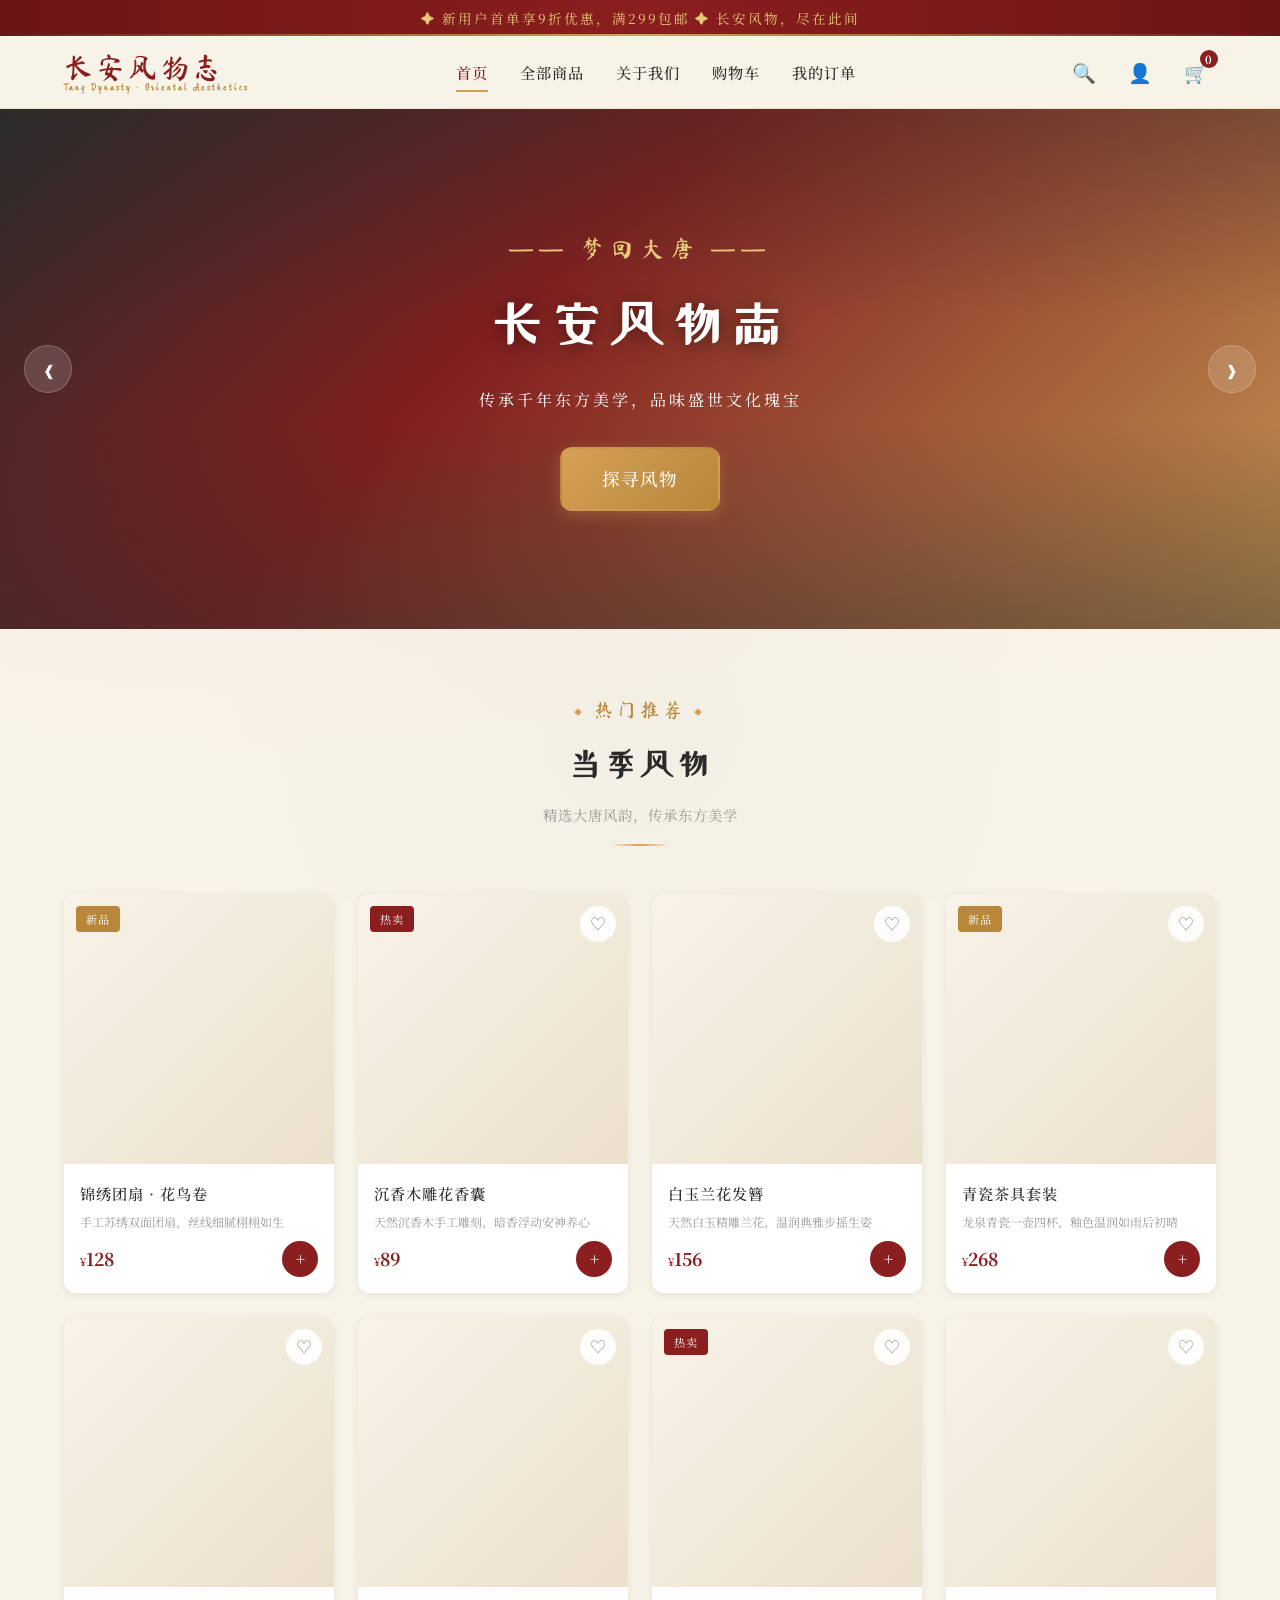
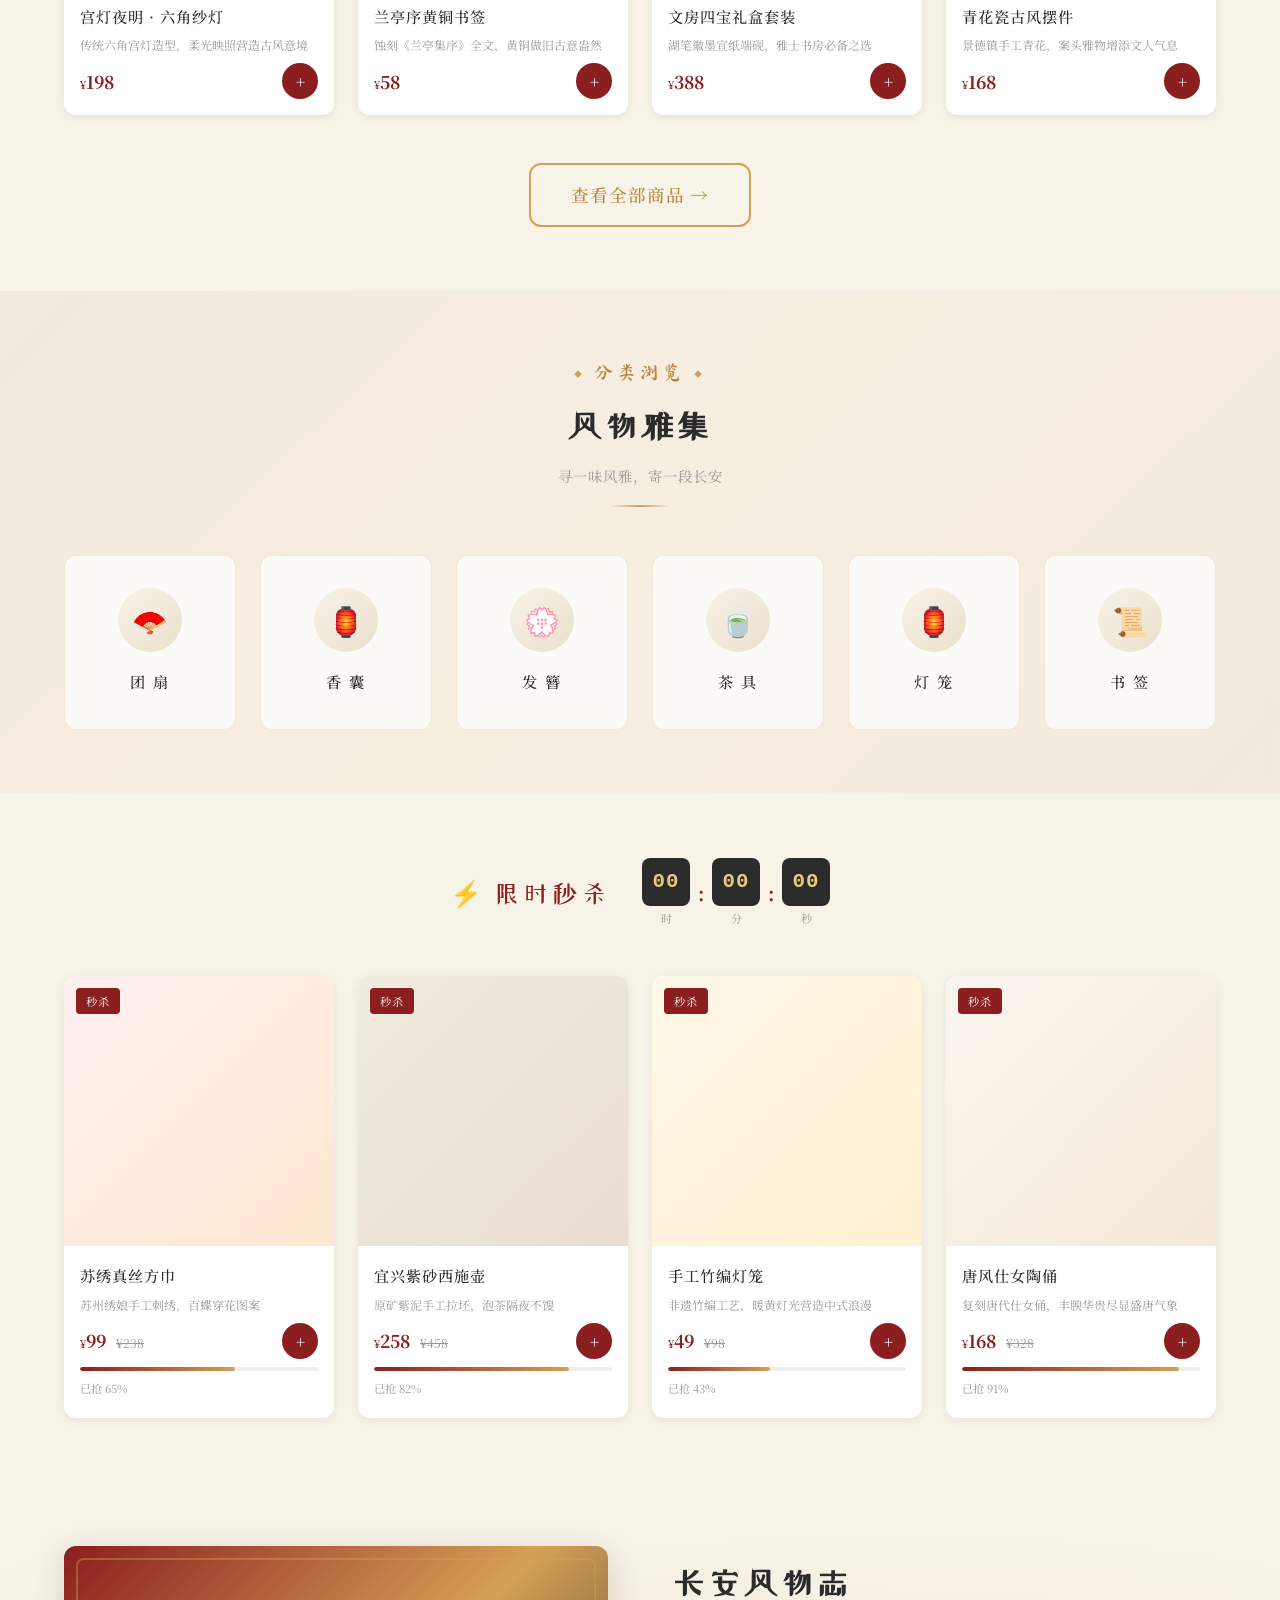
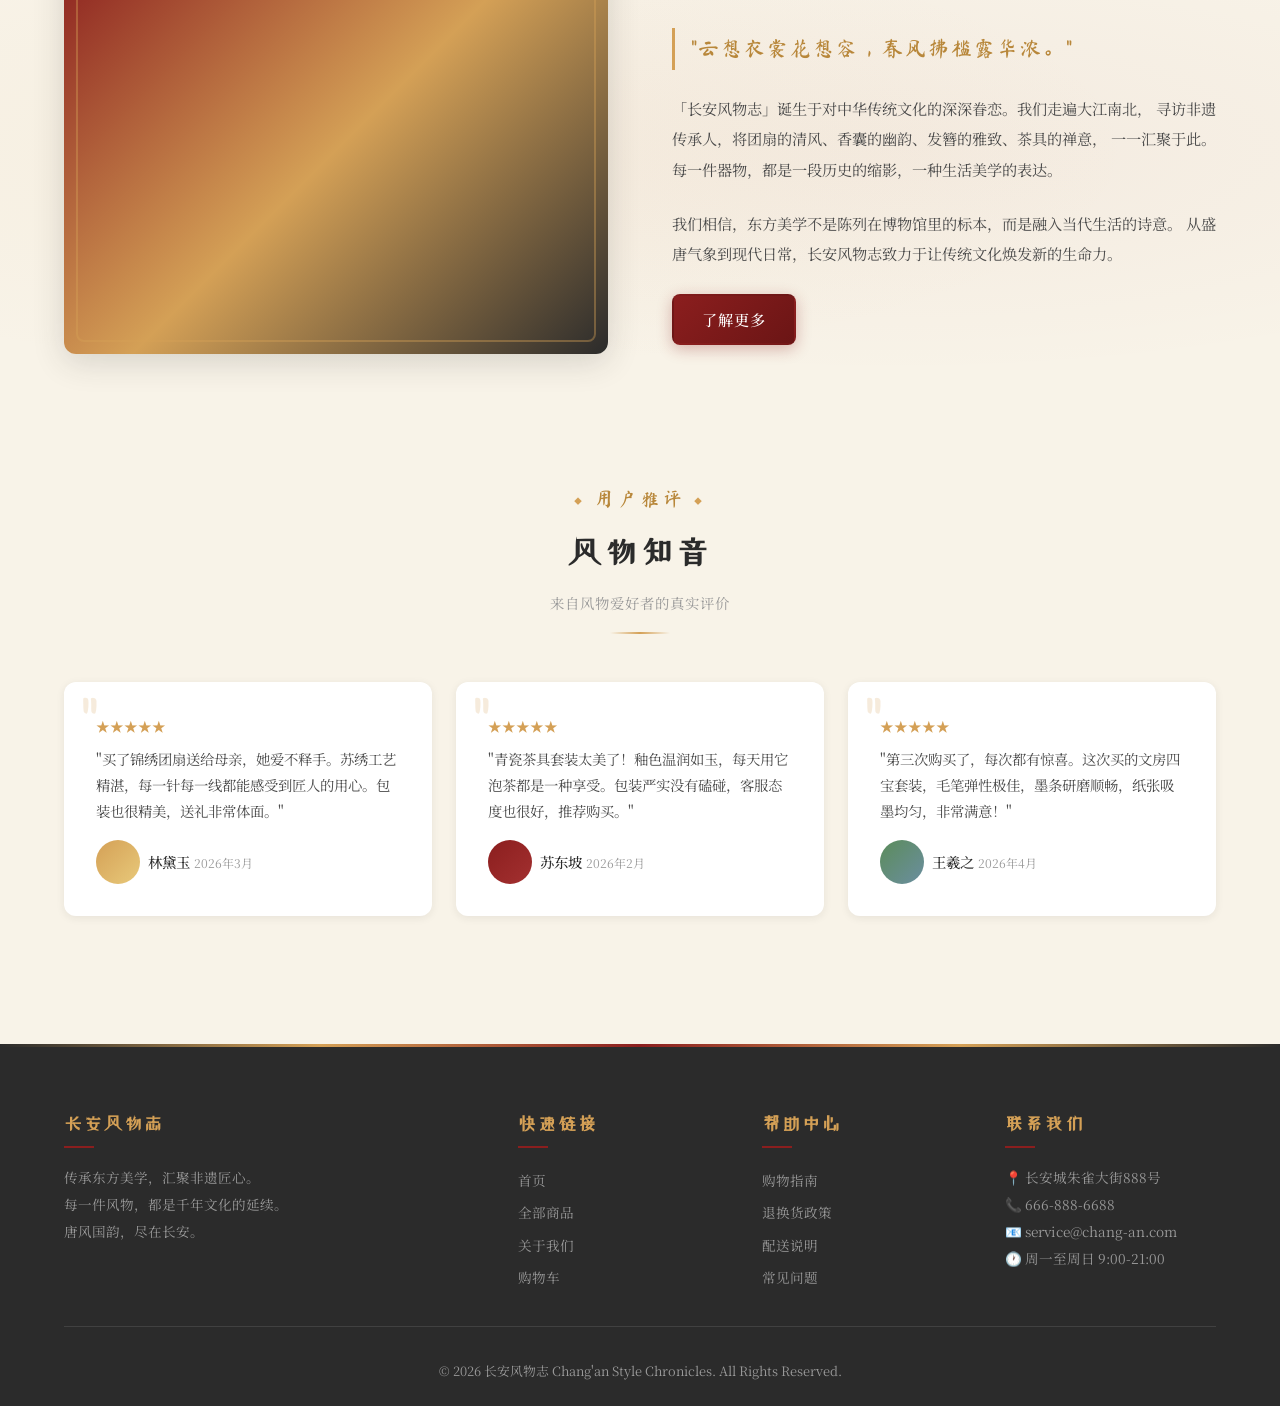
==== index.html @ 96f747d7 "Add files via upload" ====
<!DOCTYPE html>
<html lang="zh-CN">
<head>
  <meta charset="UTF-8">
  <meta name="viewport" content="width=device-width, initial-scale=1.0">
  <meta name="description" content="长安风物志 - 东方美学文创商城，传承千年文化之美">
  <title>长安风物志 - 东方美学文创商城</title>
  <!-- 全局样式 -->
  <link rel="stylesheet" href="css/style.css">
  <link rel="stylesheet" href="css/animation.css">
  <link rel="stylesheet" href="css/responsive.css">
  <!-- 首页样式 -->
  <link rel="stylesheet" href="css/home.css">
  <!-- 网站图标 -->
  <link rel="icon" href="images/logo/favicon.png" type="image/png">
</head>
<body>

  <!-- ==================== 顶部公告栏 ==================== -->
  <div class="announcement-bar">
    <span>✦ 新用户首单享9折优惠，满299包邮 ✦  长安风物，尽在此间</span>
  </div>

  <!-- ==================== 导航栏 ==================== -->
  <header class="main-header">
    <div class="container">
      <!-- Logo -->
      <a href="index.html" class="logo">
        <!--
          请将 logo 图片放入 images/logo/logo.png
          推荐尺寸：48×48px 或 96×96px，PNG 透明背景
        -->
        <img src="images/logo/logo.png" alt="长安风物志 Logo" onerror="this.style.display='none'">
        <span class="logo-text">长安风物志<span class="logo-sub">Tang Dynasty · Oriental Aesthetics</span></span>
      </a>

      <!-- 主导航 -->
      <nav class="main-nav">
        <a href="index.html" class="active">首页</a>
        <a href="pages/products.html">全部商品</a>
        <a href="pages/about.html">关于我们</a>
        <a href="pages/cart.html">购物车</a>
        <a href="pages/order.html">我的订单</a>
      </nav>

      <!-- 右侧操作 -->
      <div class="nav-actions">
        <a href="pages/products.html" class="nav-icon" title="搜索" aria-label="搜索商品">
          <img src="images/icons/search.svg" alt="搜索" style="width:22px;height:22px;" onerror="this.outerHTML='🔍'">
        </a>
        <a href="pages/login.html" class="nav-icon" title="登录" aria-label="用户登录">
          <img src="images/icons/user.svg" alt="用户" style="width:22px;height:22px;" onerror="this.outerHTML='👤'">
        </a>
        <a href="pages/cart.html" class="nav-icon" title="购物车" aria-label="购物车">
          <img src="images/icons/cart.svg" alt="购物车" style="width:22px;height:22px;" onerror="this.outerHTML='🛒'">
          <span class="cart-badge" id="cart-count">0</span>
        </a>
        <!-- 移动端菜单按钮 -->
        <button class="mobile-menu-btn" aria-label="菜单">
          <span></span><span></span><span></span>
        </button>
      </div>
    </div>
  </header>

  <!-- ==================== 主内容区 ==================== -->
  <main>

    <!-- ========== Banner 轮播图 ========== -->
    <section class="hero-banner" aria-label="首页轮播图">
      <div class="banner-track">

        <!-- 幻灯片 1 -->
        <div class="banner-slide">
          <!-- 背景图：images/banner/banner1.jpg（推荐 1920×520） -->
          <img src="images/banner/banner1.jpg" alt="长安春色" class="banner-bg"
               onerror="this.parentElement.style.background='linear-gradient(135deg, #2B2B2B 0%, #8B1E1E 40%, #D4A056 100%)'; this.remove();">
          <div class="banner-content">
            <p class="banner-subtitle">—— 梦回大唐 ——</p>
            <h2 class="banner-title">长安风物志</h2>
            <p class="banner-desc">传承千年东方美学，品味盛世文化瑰宝</p>
            <a href="pages/products.html" class="btn btn-gold btn-lg">探寻风物</a>
          </div>
        </div>

        <!-- 幻灯片 2 -->
        <div class="banner-slide">
          <!-- 背景图：images/banner/banner2.jpg（推荐 1920×520） -->
          <img src="images/banner/banner2.jpg" alt="匠人手作" class="banner-bg"
               onerror="this.parentElement.style.background='linear-gradient(135deg, #1a3a2a 0%, #2B2B2B 40%, #D4A056 100%)'; this.remove();">
          <div class="banner-content">
            <p class="banner-subtitle">—— 匠心手作 ——</p>
            <h2 class="banner-title">非遗传承</h2>
            <p class="banner-desc">每一件器物，都承载着匠人世代的温度与故事</p>
            <a href="pages/products.html" class="btn btn-gold btn-lg">立即选购</a>
          </div>
        </div>

        <!-- 幻灯片 3 -->
        <div class="banner-slide">
          <!-- 背景图：images/banner/banner3.jpg（推荐 1920×520） -->
          <img src="images/banner/banner3.jpg" alt="雅集时光" class="banner-bg"
               onerror="this.parentElement.style.background='linear-gradient(135deg, #4a1a2e 0%, #8B1E1E 40%, #B8873A 100%)'; this.remove();">
          <div class="banner-content">
            <p class="banner-subtitle">—— 雅集时光 ——</p>
            <h2 class="banner-title">春日雅集</h2>
            <p class="banner-desc">限时特惠，精选文创好物低至五折起</p>
            <a href="pages/products.html" class="btn btn-gold btn-lg">抢购好物</a>
          </div>
        </div>

      </div>

      <!-- 左右切换箭头 -->
      <button class="banner-arrow prev" aria-label="上一张">❮</button>
      <button class="banner-arrow next" aria-label="下一张">❯</button>

      <!-- 小圆点指示器 -->
      <div class="banner-dots"></div>
    </section>

    <!-- ========== 热门商品展示 ========== -->
    <section class="hot-products">
      <div class="container">
        <div class="section-header">
          <span class="section-label section-label-decorated">热门推荐</span>
          <h2>当季风物</h2>
          <p class="section-desc">精选大唐风韵，传承东方美学</p>
          <span class="section-line"></span>
        </div>

        <div class="products-grid">

          <!-- 商品 1 -->
          <article class="product-card">
            <div class="card-img">
              <!-- 商品图：images/products/product1.jpg（推荐 600×600） -->
              <img src="images/products/product1.jpg" alt="锦绣团扇"
                   onerror="this.style.display='none'; this.parentElement.style.background='linear-gradient(135deg, #F8F3E8, #EBE0CC)';">
              <span class="card-tag new">新品</span>

            </div>
            <div class="card-info">
              <h3 class="card-name">锦绣团扇 · 花鸟卷</h3>
              <p class="card-desc">手工苏绣双面团扇，丝线细腻栩栩如生</p>
              <div class="card-bottom">
                <span class="card-price"><span class="unit">¥</span>128</span>
                <button class="card-cart-btn" aria-label="加入购物车" data-id="1" onclick="addToCart({id:1,name:'锦绣团扇 · 花鸟卷',price:128})">+</button>
              </div>
            </div>
          </article>

          <!-- 商品 2 -->
          <article class="product-card">
            <div class="card-img">
              <!-- 商品图：images/products/product2.jpg -->
              <img src="images/products/product2.jpg" alt="沉香木香囊"
                   onerror="this.style.display='none'; this.parentElement.style.background='linear-gradient(135deg, #F8F3E8, #EBE0CC)';">
              <span class="card-tag hot">热卖</span>
              <button class="card-fav" aria-label="收藏" data-product-id="2">♡</button>
            </div>
            <div class="card-info">
              <h3 class="card-name">沉香木雕花香囊</h3>
              <p class="card-desc">天然沉香木手工雕刻，暗香浮动安神养心</p>
              <div class="card-bottom">
                <span class="card-price"><span class="unit">¥</span>89</span>
                <button class="card-cart-btn" aria-label="加入购物车" data-id="2" onclick="addToCart({id:2,name:'沉香木雕花香囊',price:89})">+</button>
              </div>
            </div>
          </article>

          <!-- 商品 3 -->
          <article class="product-card">
            <div class="card-img">
              <!-- 商品图：images/products/product3.jpg -->
              <img src="images/products/product3.jpg" alt="白玉兰花发簪"
                   onerror="this.style.display='none'; this.parentElement.style.background='linear-gradient(135deg, #F8F3E8, #EBE0CC)';">
              <button class="card-fav" aria-label="收藏" data-product-id="3">♡</button>
            </div>
            <div class="card-info">
              <h3 class="card-name">白玉兰花发簪</h3>
              <p class="card-desc">天然白玉精雕兰花，温润典雅步摇生姿</p>
              <div class="card-bottom">
                <span class="card-price"><span class="unit">¥</span>156</span>
                <button class="card-cart-btn" aria-label="加入购物车" data-id="3" onclick="addToCart({id:3,name:'白玉兰花发簪',price:156})">+</button>
              </div>
            </div>
          </article>

          <!-- 商品 4 -->
          <article class="product-card">
            <div class="card-img">
              <!-- 商品图：images/products/product4.jpg -->
              <img src="images/products/product4.jpg" alt="青瓷茶具套装"
                   onerror="this.style.display='none'; this.parentElement.style.background='linear-gradient(135deg, #F8F3E8, #EBE0CC)';">
              <span class="card-tag new">新品</span>
              <button class="card-fav" aria-label="收藏" data-product-id="4">♡</button>
            </div>
            <div class="card-info">
              <h3 class="card-name">青瓷茶具套装</h3>
              <p class="card-desc">龙泉青瓷一壶四杯，釉色温润如雨后初晴</p>
              <div class="card-bottom">
                <span class="card-price"><span class="unit">¥</span>268</span>
                <button class="card-cart-btn" aria-label="加入购物车" data-id="4" onclick="addToCart({id:4,name:'青瓷茶具套装',price:268})">+</button>
              </div>
            </div>
          </article>

          <!-- 商品 5 -->
          <article class="product-card">
            <div class="card-img">
              <!-- 商品图：images/products/product5.jpg -->
              <img src="images/products/product5.jpg" alt="宫灯夜明"
                   onerror="this.style.display='none'; this.parentElement.style.background='linear-gradient(135deg, #F8F3E8, #EBE0CC)';">
              <button class="card-fav" aria-label="收藏" data-product-id="5">♡</button>
            </div>
            <div class="card-info">
              <h3 class="card-name">宫灯夜明 · 六角纱灯</h3>
              <p class="card-desc">传统六角宫灯造型，柔光映照营造古风意境</p>
              <div class="card-bottom">
                <span class="card-price"><span class="unit">¥</span>198</span>
                <button class="card-cart-btn" aria-label="加入购物车" data-id="5" onclick="addToCart({id:5,name:'宫灯夜明 · 六角纱灯',price:198})">+</button>
              </div>
            </div>
          </article>

          <!-- 商品 6 -->
          <article class="product-card">
            <div class="card-img">
              <!-- 商品图：images/products/product6.jpg -->
              <img src="images/products/product6.jpg" alt="兰亭序书签"
                   onerror="this.style.display='none'; this.parentElement.style.background='linear-gradient(135deg, #F8F3E8, #EBE0CC)';">
              <button class="card-fav" aria-label="收藏" data-product-id="6">♡</button>
            </div>
            <div class="card-info">
              <h3 class="card-name">兰亭序黄铜书签</h3>
              <p class="card-desc">蚀刻《兰亭集序》全文，黄铜做旧古意盎然</p>
              <div class="card-bottom">
                <span class="card-price"><span class="unit">¥</span>58</span>
                <button class="card-cart-btn" aria-label="加入购物车" data-id="6" onclick="addToCart({id:6,name:'兰亭序黄铜书签',price:58})">+</button>
              </div>
            </div>
          </article>

          <!-- 商品 7 -->
          <article class="product-card">
            <div class="card-img">
              <!-- 商品图：images/products/product7.jpg -->
              <img src="images/products/product7.jpg" alt="文房四宝套装"
                   onerror="this.style.display='none'; this.parentElement.style.background='linear-gradient(135deg, #F8F3E8, #EBE0CC)';">
              <span class="card-tag hot">热卖</span>
              <button class="card-fav" aria-label="收藏" data-product-id="7">♡</button>
            </div>
            <div class="card-info">
              <h3 class="card-name">文房四宝礼盒套装</h3>
              <p class="card-desc">湖笔徽墨宣纸端砚，雅士书房必备之选</p>
              <div class="card-bottom">
                <span class="card-price"><span class="unit">¥</span>388</span>
                <button class="card-cart-btn" aria-label="加入购物车" data-id="7" onclick="addToCart({id:7,name:'文房四宝礼盒套装',price:388})">+</button>
              </div>
            </div>
          </article>

          <!-- 商品 8 -->
          <article class="product-card">
            <div class="card-img">
              <!-- 商品图：images/products/product8.jpg -->
              <img src="images/products/product8.jpg" alt="青花瓷摆件"
                   onerror="this.style.display='none'; this.parentElement.style.background='linear-gradient(135deg, #F8F3E8, #EBE0CC)';">
              <button class="card-fav" aria-label="收藏" data-product-id="8">♡</button>
            </div>
            <div class="card-info">
              <h3 class="card-name">青花瓷古风摆件</h3>
              <p class="card-desc">景德镇手工青花，案头雅物增添文人气息</p>
              <div class="card-bottom">
                <span class="card-price"><span class="unit">¥</span>168</span>
                <button class="card-cart-btn" aria-label="加入购物车" data-id="8" onclick="addToCart({id:8,name:'青花瓷古风摆件',price:168})">+</button>
              </div>
            </div>
          </article>

        </div>

        <div style="text-align: center; margin-top: var(--spacing-2xl);">
          <a href="pages/products.html" class="btn btn-outline btn-lg">查看全部商品 →</a>
        </div>
      </div>
    </section>

    <!-- ========== 分类专区 ========== -->
    <section class="categories-section">
      <div class="container">
        <div class="section-header">
          <span class="section-label section-label-decorated">分类浏览</span>
          <h2>风物雅集</h2>
          <p class="section-desc">寻一味风雅，寄一段长安</p>
          <span class="section-line"></span>
        </div>

        <div class="categories-grid">
          <!--
            分类图标：images/icons/ 目录下
            请自行放入对应 PNG/SVG 图标文件
          -->
          <a href="pages/products.html?category=fan" class="category-card">
            <div class="cate-icon">
              <img src="images/icons/fan.svg" alt="团扇" style="width:36px;height:36px;" onerror="this.parentElement.innerHTML='🪭'">
            </div>
            <span class="cate-name">团 扇</span>
          </a>
          <a href="pages/products.html?category=sachet" class="category-card">
            <div class="cate-icon">
              <img src="images/icons/sachet.svg" alt="香囊" style="width:36px;height:36px;" onerror="this.parentElement.innerHTML='🏮'">
            </div>
            <span class="cate-name">香 囊</span>
          </a>
          <a href="pages/products.html?category=hairpin" class="category-card">
            <div class="cate-icon">
              <img src="images/icons/hairpin.svg" alt="发簪" style="width:36px;height:36px;" onerror="this.parentElement.innerHTML='💮'">
            </div>
            <span class="cate-name">发 簪</span>
          </a>
          <a href="pages/products.html?category=tea" class="category-card">
            <div class="cate-icon">
              <img src="images/icons/tea.svg" alt="茶具" style="width:36px;height:36px;" onerror="this.parentElement.innerHTML='🍵'">
            </div>
            <span class="cate-name">茶 具</span>
          </a>
          <a href="pages/products.html?category=lantern" class="category-card">
            <div class="cate-icon">
              <img src="images/icons/lantern.svg" alt="灯笼" style="width:36px;height:36px;" onerror="this.parentElement.innerHTML='🏮'">
            </div>
            <span class="cate-name">灯 笼</span>
          </a>
          <a href="pages/products.html?category=bookmark" class="category-card">
            <div class="cate-icon">
              <img src="images/icons/bookmark.svg" alt="书签" style="width:36px;height:36px;" onerror="this.parentElement.innerHTML='📜'">
            </div>
            <span class="cate-name">书 签</span>
          </a>
        </div>
      </div>
    </section>

    <!-- ========== 限时秒杀 ========== -->
    <section class="flash-sale">
      <div class="container">
        <div class="flash-header">
          <span class="flash-title">⚡ 限时秒杀</span>
          <div class="flash-countdown">
            <div>
              <div class="countdown-item" id="countdown-hours">00</div>
              <div class="countdown-label">时</div>
            </div>
            <span class="countdown-sep">:</span>
            <div>
              <div class="countdown-item" id="countdown-minutes">00</div>
              <div class="countdown-label">分</div>
            </div>
            <span class="countdown-sep">:</span>
            <div>
              <div class="countdown-item" id="countdown-seconds">00</div>
              <div class="countdown-label">秒</div>
            </div>
          </div>
        </div>

        <div class="flash-products">
          <!-- 秒杀商品 1 -->
          <article class="product-card">
            <div class="card-img">
              <!-- 商品图：images/products/product9.jpg -->
              <img src="images/products/product9.jpg" alt="苏绣丝巾"
                   onerror="this.style.display='none'; this.parentElement.style.background='linear-gradient(135deg, #fff0f0, #ffe8d0)';">
              <span class="card-tag hot">秒杀</span>
            </div>
            <div class="card-info">
              <h3 class="card-name">苏绣真丝方巾</h3>
              <p class="card-desc">苏州绣娘手工刺绣，百蝶穿花图案</p>
              <div class="card-bottom">
                <span class="card-price"><span class="unit">¥</span>99 <span class="original">¥238</span></span>
                <button class="card-cart-btn" aria-label="加入购物车" data-id="9" onclick="addToCart({id:9,name:'苏绣真丝方巾',price:99})">+</button>
              </div>
              <div class="flash-progress">
                <div class="flash-progress-bar"><div class="progress-inner" style="width:65%"></div></div>
                <span class="flash-progress-text">已抢 65%</span>
              </div>
            </div>
          </article>

          <!-- 秒杀商品 2 -->
          <article class="product-card">
            <div class="card-img">
              <!-- 商品图：images/products/flash2.jpg -->
              <img src="images/products/product10.jpg" alt="紫砂壶"
                   onerror="this.style.display='none'; this.parentElement.style.background='linear-gradient(135deg, #f0ebe0, #e8ddd0)';">
              <span class="card-tag hot">秒杀</span>
            </div>
            <div class="card-info">
              <h3 class="card-name">宜兴紫砂西施壶</h3>
              <p class="card-desc">原矿紫泥手工拉坯，泡茶隔夜不馊</p>
              <div class="card-bottom">
                <span class="card-price"><span class="unit">¥</span>258 <span class="original">¥458</span></span>
                <button class="card-cart-btn" aria-label="加入购物车" data-id="10" onclick="addToCart({id:10,name:'宜兴紫砂西施壶',price:258})">+</button>
              </div>
              <div class="flash-progress">
                <div class="flash-progress-bar"><div class="progress-inner" style="width:82%"></div></div>
                <span class="flash-progress-text">已抢 82%</span>
              </div>
            </div>
          </article>

          <!-- 秒杀商品 3 -->
          <article class="product-card">
            <div class="card-img">
              <!-- 商品图：images/products/flash3.jpg -->
              <img src="images/products/product11.jpg" alt="竹编灯笼"
                   onerror="this.style.display='none'; this.parentElement.style.background='linear-gradient(135deg, #fef8e8, #fef0d0)';">
              <span class="card-tag hot">秒杀</span>
            </div>
            <div class="card-info">
              <h3 class="card-name">手工竹编灯笼</h3>
              <p class="card-desc">非遗竹编工艺，暖黄灯光营造中式浪漫</p>
              <div class="card-bottom">
                <span class="card-price"><span class="unit">¥</span>49 <span class="original">¥98</span></span>
                <button class="card-cart-btn" aria-label="加入购物车" data-id="11" onclick="addToCart({id:11,name:'手工竹编灯笼',price:49})">+</button>
              </div>
              <div class="flash-progress">
                <div class="flash-progress-bar"><div class="progress-inner" style="width:43%"></div></div>
                <span class="flash-progress-text">已抢 43%</span>
              </div>
            </div>
          </article>

          <!-- 秒杀商品 4 -->
          <article class="product-card">
            <div class="card-img">
              <!-- 商品图：images/products/flash4.jpg -->
              <img src="images/products/product12.jpg" alt="唐风仕女俑"
                   onerror="this.style.display='none'; this.parentElement.style.background='linear-gradient(135deg, #faf5ef, #f5ead8)';">
              <span class="card-tag hot">秒杀</span>
            </div>
            <div class="card-info">
              <h3 class="card-name">唐风仕女陶俑</h3>
              <p class="card-desc">复刻唐代仕女俑，丰腴华贵尽显盛唐气象</p>
              <div class="card-bottom">
                <span class="card-price"><span class="unit">¥</span>168 <span class="original">¥328</span></span>
                <button class="card-cart-btn" aria-label="加入购物车" data-id="12" onclick="addToCart({id:12,name:'唐风仕女陶俑',price:168})">+</button>
              </div>
              <div class="flash-progress">
                <div class="flash-progress-bar"><div class="progress-inner" style="width:91%"></div></div>
                <span class="flash-progress-text">已抢 91%</span>
              </div>
            </div>
          </article>
        </div>
      </div>
    </section>

    <!-- ========== 品牌故事 ========== -->
    <section class="brand-story">
      <div class="container">
        <div class="story-content">
          <div class="story-image">
            <!-- 品牌故事图：images/banner/story.jpg（推荐 800×600） -->
            <img src="images/banner/story.jpg" alt="长安风物志品牌故事"
                 onerror="this.parentElement.style.background='linear-gradient(135deg, #8B1E1E 0%, #D4A056 50%, #2B2B2B 100%)'; this.remove();">
          </div>
          <div class="story-text">
            <h2>长安风物志</h2>
            <p class="story-verse">"云想衣裳花想容，春风拂槛露华浓。"</p>
            <p>
              「长安风物志」诞生于对中华传统文化的深深眷恋。我们走遍大江南北，
              寻访非遗传承人，将团扇的清风、香囊的幽韵、发簪的雅致、茶具的禅意，
              一一汇聚于此。每一件器物，都是一段历史的缩影，一种生活美学的表达。
            </p>
            <p>
              我们相信，东方美学不是陈列在博物馆里的标本，而是融入当代生活的诗意。
              从盛唐气象到现代日常，长安风物志致力于让传统文化焕发新的生命力。
            </p>
            <a href="pages/about.html" class="btn btn-primary">了解更多</a>
          </div>
        </div>
      </div>
    </section>

    <!-- ========== 用户评价 ========== -->
    <section class="testimonials">
      <div class="container">
        <div class="section-header">
          <span class="section-label section-label-decorated">用户雅评</span>
          <h2>风物知音</h2>
          <p class="section-desc">来自风物爱好者的真实评价</p>
          <span class="section-line"></span>
        </div>

        <div class="testimonials-grid">
          <div class="testimonial-card">
            <div class="review-stars">★★★★★</div>
            <p class="review-text">
              "买了锦绣团扇送给母亲，她爱不释手。苏绣工艺精湛，每一针每一线都能感受到匠人的用心。包装也很精美，送礼非常体面。"
            </p>
            <div class="reviewer">
              <div class="reviewer-avatar" style="background:linear-gradient(135deg, #D4A056, #E8C97A)"></div>
              <div class="reviewer-info">
                <span class="reviewer-name">林黛玉</span>
                <span class="reviewer-date">2026年3月</span>
              </div>
            </div>
          </div>

          <div class="testimonial-card">
            <div class="review-stars">★★★★★</div>
            <p class="review-text">
              "青瓷茶具套装太美了！釉色温润如玉，每天用它泡茶都是一种享受。包装严实没有磕碰，客服态度也很好，推荐购买。"
            </p>
            <div class="reviewer">
              <div class="reviewer-avatar" style="background:linear-gradient(135deg, #8B1E1E, #A33030)"></div>
              <div class="reviewer-info">
                <span class="reviewer-name">苏东坡</span>
                <span class="reviewer-date">2026年2月</span>
              </div>
            </div>
          </div>

          <div class="testimonial-card">
            <div class="review-stars">★★★★★</div>
            <p class="review-text">
              "第三次购买了，每次都有惊喜。这次买的文房四宝套装，毛笔弹性极佳，墨条研磨顺畅，纸张吸墨均匀，非常满意！"
            </p>
            <div class="reviewer">
              <div class="reviewer-avatar" style="background:linear-gradient(135deg, #5B8C5A, #6B8EA0)"></div>
              <div class="reviewer-info">
                <span class="reviewer-name">王羲之</span>
                <span class="reviewer-date">2026年4月</span>
              </div>
            </div>
          </div>
        </div>
      </div>
    </section>

  </main>

  <!-- ==================== 页脚 ==================== -->
  <footer class="main-footer">
    <div class="container">
      <div class="footer-grid">
        <!-- 品牌信息 -->
        <div class="footer-col">
          <h3>长安风物志</h3>
          <p>
            传承东方美学，汇聚非遗匠心。<br>
            每一件风物，都是千年文化的延续。<br>
            唐风国韵，尽在长安。
          </p>
        </div>

        <!-- 快速链接 -->
        <div class="footer-col">
          <h3>快速链接</h3>
          <a href="index.html">首页</a>
          <a href="pages/products.html">全部商品</a>
          <a href="pages/about.html">关于我们</a>
          <a href="pages/cart.html">购物车</a>
        </div>

        <!-- 帮助中心 -->
        <div class="footer-col">
          <h3>帮助中心</h3>
          <a href="#">购物指南</a>
          <a href="#">退换货政策</a>
          <a href="#">配送说明</a>
          <a href="#">常见问题</a>
        </div>

        <!-- 联系我们 -->
        <div class="footer-col">
          <h3>联系我们</h3>
          <p>
            📍 长安城朱雀大街888号<br>
            📞 666-888-6688<br>
            📧 service@chang-an.com<br>
            🕐 周一至周日 9:00-21:00
          </p>
        </div>
      </div>

      <div class="footer-bottom">
        <p>&copy; 2026 长安风物志 Chang'an Style Chronicles. All Rights Reserved. </p>
      </div>
    </div>
  </footer>

  <!-- ==================== 返回顶部按钮 ==================== -->
  <button class="back-to-top" aria-label="返回顶部">↑</button>

  <!-- ==================== JavaScript ==================== -->
  <script src="js/storage.js"></script>
  <script src="js/toast.js"></script>
  <script src="js/auth.js"></script>
  <script src="js/main.js"></script>
  <script src="js/slider.js"></script>

</body>
</html>
---- css/style.css ----
/* ============================================================
   长安风物志 - 全局样式表
   主色调：中国红 #8B1E1E | 鎏金色 #D4A056 | 宣纸米白 #F8F3E8 | 墨黑 #2B2B2B
   ============================================================ */

/* --- Google Fonts 中文字体 --- */
@import url('https://fonts.googleapis.com/css2?family=Noto+Serif+SC:wght@400;500;700;900&family=Ma+Shan+Zheng&family=ZCOOL+XiaoWei&display=swap');

/* --- CSS 变量 --- */
:root {
  /* 主色 */
  --red: #8B1E1E;
  --red-dark: #6B1515;
  --red-light: #A33030;
  --gold: #D4A056;
  --gold-light: #E8C97A;
  --gold-dark: #B8873A;
  --cream: #F8F3E8;
  --cream-dark: #EBE0CC;
  --ink: #2B2B2B;
  --ink-light: #4A4A4A;
  --white: #FFFFFF;
  --gray: #999999;
  --gray-light: #EEEEEE;

  /* 功能色 */
  --success: #5B8C5A;
  --warning: #E8A840;
  --danger: #C04040;
  --info: #6B8EA0;

  /* 字体 */
  --font-body: 'Noto Serif SC', 'SimSun', 'STSong', serif;
  --font-decorative: 'Ma Shan Zheng', 'STKaiti', cursive;
  --font-heading: 'ZCOOL XiaoWei', 'Noto Serif SC', 'STKaiti', serif;

  /* 间距 */
  --spacing-xs: 4px;
  --spacing-sm: 8px;
  --spacing-md: 16px;
  --spacing-lg: 24px;
  --spacing-xl: 32px;
  --spacing-2xl: 48px;
  --spacing-3xl: 64px;

  /* 圆角 */
  --radius-sm: 4px;
  --radius-md: 8px;
  --radius-lg: 12px;
  --radius-xl: 16px;
  --radius-round: 50%;

  /* 阴影 */
  --shadow-sm: 0 2px 8px rgba(43, 43, 43, 0.08);
  --shadow-md: 0 4px 16px rgba(43, 43, 43, 0.12);
  --shadow-lg: 0 8px 32px rgba(43, 43, 43, 0.16);
  --shadow-gold: 0 4px 20px rgba(212, 160, 86, 0.3);

  /* 过渡 */
  --transition-fast: 0.2s ease;
  --transition-normal: 0.3s ease;
  --transition-slow: 0.5s ease;

  /* 容器宽度 */
  --container-max: 1200px;
  --header-height: 72px;
}

/* --- CSS Reset --- */
*,
*::before,
*::after {
  margin: 0;
  padding: 0;
  box-sizing: border-box;
}

html {
  font-size: 16px;
  scroll-behavior: smooth;
  -webkit-font-smoothing: antialiased;
  -moz-osx-font-smoothing: grayscale;
}

body {
  font-family: var(--font-body);
  color: var(--ink);
  background-color: var(--cream);
  line-height: 1.8;
  min-height: 100vh;
  /* 宣纸纹理背景 */
  background-image:
    radial-gradient(ellipse at 20% 50%, rgba(139, 30, 30, 0.03) 0%, transparent 50%),
    radial-gradient(ellipse at 80% 20%, rgba(212, 160, 86, 0.04) 0%, transparent 50%),
    radial-gradient(ellipse at 50% 80%, rgba(43, 43, 43, 0.02) 0%, transparent 50%);
  background-attachment: fixed;
}

a {
  text-decoration: none;
  color: inherit;
  transition: color var(--transition-fast);
}

ul, ol {
  list-style: none;
}

img {
  max-width: 100%;
  height: auto;
  display: block;
}

button {
  cursor: pointer;
  border: none;
  outline: none;
  font-family: var(--font-body);
  transition: all var(--transition-normal);
}

input, textarea {
  font-family: var(--font-body);
  outline: none;
  border: none;
}

/* --- 容器 --- */
.container {
  max-width: var(--container-max);
  margin: 0 auto;
  padding: 0 var(--spacing-lg);
}

/* --- 顶部公告栏 --- */
.announcement-bar {
  background: linear-gradient(90deg, var(--red-dark), var(--red), var(--red-dark));
  color: var(--gold-light);
  text-align: center;
  font-size: 0.85rem;
  padding: 6px 0;
  letter-spacing: 2px;
  position: relative;
  overflow: hidden;
}

.announcement-bar::after {
  content: '';
  position: absolute;
  bottom: 0;
  left: 0;
  right: 0;
  height: 2px;
  background: linear-gradient(90deg, transparent, var(--gold), transparent);
}

.announcement-bar span {
  animation: announcementFade 3s ease-in-out infinite;
}

@keyframes announcementFade {
  0%, 100% { opacity: 0.7; }
  50% { opacity: 1; }
}

/* --- 导航栏 --- */
.main-header {
  background: rgba(248, 243, 232, 0.92);
  backdrop-filter: blur(12px);
  -webkit-backdrop-filter: blur(12px);
  border-bottom: 1px solid rgba(212, 160, 86, 0.25);
  position: sticky;
  top: 0;
  z-index: 1000;
  transition: all var(--transition-normal);
}

.main-header.scrolled {
  box-shadow: var(--shadow-md);
  background: rgba(248, 243, 232, 0.98);
}

.main-header .container {
  display: flex;
  align-items: center;
  justify-content: space-between;
  height: var(--header-height);
}

/* Logo */
.logo {
  display: flex;
  align-items: center;
  gap: var(--spacing-sm);
}

.logo img {
  height: 48px;
  width: auto;
}

.logo-text {
  font-family: var(--font-decorative);
  font-size: 1.8rem;
  color: var(--red);
  letter-spacing: 3px;
  line-height: 1;
}

.logo-sub {
  font-size: 0.65rem;
  color: var(--gold-dark);
  letter-spacing: 2px;
  display: block;
}

/* 导航链接 */
.main-nav {
  display: flex;
  align-items: center;
  gap: var(--spacing-xl);
}

.main-nav a {
  font-size: 0.95rem;
  color: var(--ink);
  letter-spacing: 1px;
  position: relative;
  padding: 4px 0;
  font-weight: 500;
}

.main-nav a::after {
  content: '';
  position: absolute;
  bottom: -2px;
  left: 0;
  width: 0;
  height: 2px;
  background: var(--gold);
  transition: width var(--transition-normal);
}

.main-nav a:hover {
  color: var(--red);
}

.main-nav a:hover::after,
.main-nav a.active::after {
  width: 100%;
}

.main-nav a.active {
  color: var(--red);
}

/* 导航右侧图标 */
.nav-actions {
  display: flex;
  align-items: center;
  gap: var(--spacing-md);
}

.nav-icon {
  width: 40px;
  height: 40px;
  display: flex;
  align-items: center;
  justify-content: center;
  border-radius: var(--radius-round);
  transition: all var(--transition-normal);
  font-size: 1.2rem;
  color: var(--ink);
  position: relative;
}

.nav-icon:hover {
  background: rgba(212, 160, 86, 0.15);
  color: var(--red);
}

/* 购物车角标 */
.cart-badge {
  position: absolute;
  top: -2px;
  right: -2px;
  background: var(--red);
  color: var(--white);
  font-size: 0.7rem;
  min-width: 18px;
  height: 18px;
  border-radius: 9px;
  display: flex;
  align-items: center;
  justify-content: center;
  font-weight: 700;
  padding: 0 4px;
}

/* 移动端菜单按钮 */
.mobile-menu-btn {
  display: none;
  flex-direction: column;
  gap: 5px;
  background: none;
  padding: 8px;
}

.mobile-menu-btn span {
  width: 24px;
  height: 2px;
  background: var(--ink);
  border-radius: 2px;
  transition: all var(--transition-normal);
}

/* --- 页脚 --- */
.main-footer {
  background: var(--ink);
  color: var(--cream);
  padding: var(--spacing-3xl) 0 var(--spacing-lg);
  margin-top: var(--spacing-3xl);
  position: relative;
}

.main-footer::before {
  content: '';
  position: absolute;
  top: 0;
  left: 0;
  right: 0;
  height: 3px;
  background: linear-gradient(90deg, transparent, var(--gold), var(--red), var(--gold), transparent);
}

.footer-grid {
  display: grid;
  grid-template-columns: 2fr 1fr 1fr 1fr;
  gap: var(--spacing-xl);
}

.footer-col h3 {
  font-family: var(--font-heading);
  font-size: 1.1rem;
  color: var(--gold);
  margin-bottom: var(--spacing-md);
  letter-spacing: 2px;
  padding-bottom: var(--spacing-sm);
  position: relative;
}

.footer-col h3::after {
  content: '';
  position: absolute;
  bottom: 0;
  left: 0;
  width: 30px;
  height: 2px;
  background: var(--red);
}

.footer-col p {
  font-size: 0.85rem;
  color: var(--gray);
  line-height: 2;
}

.footer-col a {
  display: block;
  font-size: 0.85rem;
  color: var(--gray);
  padding: 4px 0;
  transition: all var(--transition-fast);
}

.footer-col a:hover {
  color: var(--gold);
  padding-left: 4px;
}

.footer-bottom {
  text-align: center;
  padding-top: var(--spacing-xl);
  margin-top: var(--spacing-xl);
  border-top: 1px solid rgba(255, 255, 255, 0.1);
  font-size: 0.8rem;
  color: var(--gray);
}

/* --- 通用按钮 --- */
.btn {
  display: inline-flex;
  align-items: center;
  justify-content: center;
  gap: var(--spacing-sm);
  padding: 10px 28px;
  border-radius: var(--radius-md);
  font-size: 0.95rem;
  font-weight: 500;
  letter-spacing: 1px;
  transition: all var(--transition-normal);
  cursor: pointer;
  border: 2px solid transparent;
}

.btn-primary {
  background: linear-gradient(135deg, var(--red), var(--red-dark));
  color: var(--white);
  box-shadow: 0 4px 15px rgba(139, 30, 30, 0.3);
}

.btn-primary:hover {
  background: linear-gradient(135deg, var(--red-light), var(--red));
  box-shadow: 0 6px 20px rgba(139, 30, 30, 0.4);
  transform: translateY(-2px);
}

.btn-gold {
  background: linear-gradient(135deg, var(--gold), var(--gold-dark));
  color: var(--white);
  box-shadow: 0 4px 15px rgba(212, 160, 86, 0.3);
}

.btn-gold:hover {
  background: linear-gradient(135deg, var(--gold-light), var(--gold));
  box-shadow: 0 6px 20px rgba(212, 160, 86, 0.4);
  transform: translateY(-2px);
}

.btn-outline {
  background: transparent;
  border: 2px solid var(--gold);
  color: var(--gold-dark);
}

.btn-outline:hover {
  background: var(--gold);
  color: var(--white);
  transform: translateY(-2px);
}

.btn-ghost {
  background: transparent;
  border: 2px solid var(--gray-light);
  color: var(--ink-light);
}

.btn-ghost:hover {
  border-color: var(--gold);
  color: var(--gold-dark);
}

.btn-sm {
  padding: 6px 16px;
  font-size: 0.8rem;
}

.btn-lg {
  padding: 14px 40px;
  font-size: 1.1rem;
  border-radius: var(--radius-lg);
}

/* --- 区块标题 --- */
.section-header {
  text-align: center;
  margin-bottom: var(--spacing-2xl);
}

.section-header .section-label {
  display: inline-block;
  font-family: var(--font-decorative);
  font-size: 1.2rem;
  color: var(--gold-dark);
  letter-spacing: 4px;
  margin-bottom: var(--spacing-sm);
}

.section-label-decorated::before,
.section-label-decorated::after {
  content: '◆';
  font-size: 0.5rem;
  vertical-align: middle;
  margin: 0 var(--spacing-sm);
  color: var(--gold);
}

.section-header h2 {
  font-family: var(--font-heading);
  font-size: 2rem;
  color: var(--ink);
  letter-spacing: 3px;
  margin-bottom: var(--spacing-sm);
}

.section-header .section-desc {
  color: var(--gray);
  font-size: 0.9rem;
  letter-spacing: 1px;
}

.section-header .section-line {
  display: block;
  width: 60px;
  height: 2px;
  background: linear-gradient(90deg, transparent, var(--gold), transparent);
  margin: var(--spacing-md) auto 0;
}

/* --- 商品卡片（通用） --- */
.product-card {
  background: var(--white);
  border-radius: var(--radius-lg);
  overflow: hidden;
  box-shadow: var(--shadow-sm);
  transition: all var(--transition-normal);
  position: relative;
}

.product-card:hover {
  transform: translateY(-6px);
  box-shadow: var(--shadow-lg);
}

.product-card .card-img {
  position: relative;
  overflow: hidden;
  aspect-ratio: 1 / 1;
  background: var(--cream-dark);
}

.product-card .card-img img {
  width: 100%;
  height: 100%;
  object-fit: cover;
  transition: transform var(--transition-slow);
}

.product-card:hover .card-img img {
  transform: scale(1.08);
}

.product-card .card-tag {
  position: absolute;
  top: 12px;
  left: 12px;
  background: var(--red);
  color: var(--white);
  font-size: 0.7rem;
  padding: 3px 10px;
  border-radius: var(--radius-sm);
  letter-spacing: 1px;
}

.product-card .card-tag.new {
  background: var(--gold-dark);
}

.product-card .card-tag.hot {
  background: var(--red);
}

.product-card .card-fav {
  position: absolute;
  top: 12px;
  right: 12px;
  width: 36px;
  height: 36px;
  border-radius: var(--radius-round);
  background: rgba(255, 255, 255, 0.9);
  display: flex;
  align-items: center;
  justify-content: center;
  font-size: 1rem;
  color: var(--gray);
  transition: all var(--transition-fast);
  cursor: pointer;
  border: none;
}

.product-card .card-fav:hover,
.product-card .card-fav.active {
  color: var(--red);
  transform: scale(1.15);
}

.product-card .card-info {
  padding: var(--spacing-md);
}

.product-card .card-name {
  font-size: 0.95rem;
  font-weight: 500;
  color: var(--ink);
  margin-bottom: 4px;
  letter-spacing: 1px;
  white-space: nowrap;
  overflow: hidden;
  text-overflow: ellipsis;
}

.product-card .card-desc {
  font-size: 0.75rem;
  color: var(--gray);
  margin-bottom: var(--spacing-sm);
  white-space: nowrap;
  overflow: hidden;
  text-overflow: ellipsis;
}

.product-card .card-bottom {
  display: flex;
  align-items: center;
  justify-content: space-between;
}

.product-card .card-price {
  font-size: 1.1rem;
  font-weight: 700;
  color: var(--red);
}

.product-card .card-price .unit {
  font-size: 0.7rem;
  font-weight: 400;
}

.product-card .card-price .original {
  font-size: 0.75rem;
  color: var(--gray);
  text-decoration: line-through;
  margin-left: 6px;
  font-weight: 400;
}

.product-card .card-cart-btn {
  width: 36px;
  height: 36px;
  border-radius: var(--radius-round);
  background: var(--red);
  color: var(--white);
  display: flex;
  align-items: center;
  justify-content: center;
  font-size: 1rem;
  transition: all var(--transition-fast);
  border: none;
  cursor: pointer;
}

.product-card .card-cart-btn:hover {
  background: var(--gold-dark);
  transform: rotate(90deg);
}

/* --- 返回顶部按钮 --- */
.back-to-top {
  position: fixed;
  bottom: 32px;
  right: 32px;
  width: 48px;
  height: 48px;
  border-radius: var(--radius-round);
  background: rgba(139, 30, 30, 0.85);
  color: var(--white);
  display: flex;
  align-items: center;
  justify-content: center;
  font-size: 1.2rem;
  cursor: pointer;
  box-shadow: var(--shadow-md);
  opacity: 0;
  visibility: hidden;
  transform: translateY(20px);
  transition: all var(--transition-normal);
  z-index: 999;
  border: 2px solid var(--gold);
}

.back-to-top.show {
  opacity: 1;
  visibility: visible;
  transform: translateY(0);
}

.back-to-top:hover {
  background: var(--red);
  transform: translateY(-4px);
  box-shadow: var(--shadow-gold);
}

/* --- Toast 提示弹窗 --- */
.toast-overlay {
  position: fixed;
  top: 0;
  left: 0;
  right: 0;
  z-index: 9999;
  display: flex;
  justify-content: center;
  pointer-events: none;
}

.toast {
  margin-top: 100px;
  background: var(--ink);
  color: var(--white);
  padding: 12px 28px;
  border-radius: var(--radius-md);
  font-size: 0.9rem;
  letter-spacing: 1px;
  box-shadow: var(--shadow-lg);
  opacity: 0;
  transform: translateY(-16px);
  transition: all var(--transition-normal);
  pointer-events: auto;
}

.toast.show {
  opacity: 1;
  transform: translateY(0);
}

.toast-success { background: var(--success); }
.toast-error   { background: var(--danger); }
.toast-info    { background: var(--ink); }
.toast-warning { background: var(--warning); color: var(--ink); }

/* --- 用户下拉菜单 --- */
.nav-user-area {
  position: relative;
}

.nav-user-icon {
  display: flex !important;
  align-items: center;
  justify-content: center;
  background: var(--red) !important;
  color: var(--white) !important;
  font-weight: 700;
}

.user-avatar-text {
  font-size: 0.9rem;
  line-height: 1;
}

.user-dropdown {
  display: none;
  position: absolute;
  top: 100%;
  right: 0;
  margin-top: 8px;
  background: rgba(255, 255, 255, 0.96);
  backdrop-filter: blur(12px);
  border: 1px solid rgba(212, 160, 86, 0.3);
  border-radius: var(--radius-md);
  box-shadow: var(--shadow-lg);
  min-width: 160px;
  padding: var(--spacing-sm) 0;
  z-index: 1001;
}

.nav-user-area:hover .user-dropdown {
  display: block;
  animation: dropdownIn 0.2s ease;
}

@keyframes dropdownIn {
  from { opacity: 0; transform: translateY(-6px); }
  to   { opacity: 1; transform: translateY(0); }
}

.dropdown-greeting {
  display: block;
  padding: 8px 18px 10px;
  font-size: 0.8rem;
  color: var(--gray);
  border-bottom: 1px solid var(--gray-light);
  margin-bottom: 4px;
  letter-spacing: 1px;
}

.user-dropdown a {
  display: block;
  padding: 8px 18px;
  font-size: 0.85rem;
  color: var(--ink-light);
  letter-spacing: 1px;
  transition: all var(--transition-fast);
}

.user-dropdown a:hover {
  background: rgba(212, 160, 86, 0.1);
  color: var(--red);
}

.logout-link {
  border-top: 1px solid var(--gray-light);
  margin-top: 4px;
  padding-top: 10px !important;
  color: var(--danger) !important;
}

/* --- 响应式布局 --- */

/* 平板 */
@media (max-width: 992px) {
  :root {
    --header-height: 64px;
  }

  .footer-grid {
    grid-template-columns: 1fr 1fr;
  }

  .section-header h2 {
    font-size: 1.6rem;
  }
}

/* 手机 */
@media (max-width: 768px) {
  :root {
    --header-height: 56px;
  }

  html {
    font-size: 15px;
  }

  .main-nav {
    display: none;
    position: fixed;
    top: var(--header-height);
    left: 0;
    right: 0;
    background: rgba(248, 243, 232, 0.98);
    backdrop-filter: blur(10px);
    flex-direction: column;
    padding: var(--spacing-lg);
    gap: var(--spacing-md);
    box-shadow: var(--shadow-md);
    border-bottom: 2px solid var(--gold);
  }

  .main-nav.open {
    display: flex;
  }

  .mobile-menu-btn {
    display: flex;
  }

  /* 手机端导航栏精简 */
  .logo img {
    height: 32px;
  }

  .logo-text {
    font-size: 1.2rem;
    letter-spacing: 1px;
  }

  .logo-sub {
    display: none;
  }

  /* 手机端隐藏搜索图标（商品页已有搜索框） */
  .nav-icon img[alt="搜索"],
  .nav-icon[href*="products"][title="搜索"] {
    display: none;
  }

  .nav-icon {
    width: 34px;
    height: 34px;
    font-size: 1rem;
  }

  .footer-grid {
    grid-template-columns: 1fr;
    text-align: center;
  }

  .footer-col h3::after {
    left: 50%;
    transform: translateX(-50%);
  }

  .back-to-top {
    bottom: 20px;
    right: 20px;
    width: 40px;
    height: 40px;
    font-size: 1rem;
  }
}

@media (max-width: 480px) {
  .container {
    padding: 0 var(--spacing-md);
  }

  .section-header h2 {
    font-size: 1.4rem;
    letter-spacing: 2px;
  }
}
---- css/animation.css ----
/* ============================================================
   长安风物志 - 动画样式库
   页面加载、内容出现、hover 动效等
   ============================================================ */

/* --- 页面入场 --- */
@keyframes pageIn {
  from { opacity: 0; }
  to   { opacity: 1; }
}

body {
  animation: pageIn 0.4s ease;
}

/* --- 卡片悬浮 --- */
@keyframes floatCard {
  0%, 100% { transform: translateY(0); }
  50%      { transform: translateY(-6px); }
}

/* --- 淡入上滑 --- */
@keyframes fadeInUp {
  from { opacity: 0; transform: translateY(20px); }
  to   { opacity: 1; transform: translateY(0); }
}

/* --- 淡入下滑 --- */
@keyframes fadeInDown {
  from { opacity: 0; transform: translateY(-10px); }
  to   { opacity: 1; transform: translateY(0); }
}

/* --- 缩放弹入 --- */
@keyframes scaleIn {
  from { opacity: 0; transform: scale(0.9); }
  to   { opacity: 1; transform: scale(1); }
}

/* --- 旋转出现 --- */
@keyframes spinIn {
  from { opacity: 0; transform: rotate(-10deg) scale(0.8); }
  to   { opacity: 1; transform: rotate(0) scale(1); }
}

/* --- 脉冲 --- */
@keyframes pulse {
  0%, 100% { transform: scale(1); }
  50%      { transform: scale(1.05); }
}

/* --- 摇晃 --- */
@keyframes shake {
  0%, 100% { transform: translateX(0); }
  20%      { transform: translateX(-6px); }
  40%      { transform: translateX(6px); }
  60%      { transform: translateX(-4px); }
  80%      { transform: translateX(4px); }
}

/* --- 渐变流光 --- */
@keyframes shimmer {
  0%   { background-position: -200% center; }
  100% { background-position: 200% center; }
}

/* 为商品卡片的进入添加交错延迟 */
.products-grid .product-card:nth-child(1)  { animation: fadeInUp 0.5s ease 0.05s both; }
.products-grid .product-card:nth-child(2)  { animation: fadeInUp 0.5s ease 0.10s both; }
.products-grid .product-card:nth-child(3)  { animation: fadeInUp 0.5s ease 0.15s both; }
.products-grid .product-card:nth-child(4)  { animation: fadeInUp 0.5s ease 0.20s both; }
.products-grid .product-card:nth-child(5)  { animation: fadeInUp 0.5s ease 0.25s both; }
.products-grid .product-card:nth-child(6)  { animation: fadeInUp 0.5s ease 0.30s both; }
.products-grid .product-card:nth-child(7)  { animation: fadeInUp 0.5s ease 0.35s both; }
.products-grid .product-card:nth-child(8)  { animation: fadeInUp 0.5s ease 0.40s both; }
.products-grid .product-card:nth-child(n+9) { animation: fadeInUp 0.5s ease 0.45s both; }

/* 图片懒加载占位 */
.img-placeholder {
  background: linear-gradient(90deg, var(--cream-dark) 25%, var(--cream) 50%, var(--cream-dark) 75%);
  background-size: 200% 100%;
  animation: shimmer 1.5s infinite;
}
---- css/responsive.css ----
/* ============================================================
   长安风物志 - 响应式布局补充
   各页面主要响应式断点已在各自 CSS 中定义
   此文件用于全局微调
   ============================================================ */

/* 打印样式 */
@media print {
  .main-header,
  .announcement-bar,
  .back-to-top,
  .main-footer,
  .nav-actions { display: none !important; }

  body {
    background: white;
    color: black;
  }
}

/* 超大屏优化 */
@media (min-width: 1400px) {
  :root {
    --container-max: 1320px;
  }
}

/* 减少动画偏好 */
@media (prefers-reduced-motion: reduce) {
  *,
  *::before,
  *::after {
    animation-duration: 0.01ms !important;
    animation-iteration-count: 1 !important;
    transition-duration: 0.01ms !important;
  }
}
---- css/home.css ----
/* ============================================================
   长安风物志 - 首页样式
   ============================================================ */

/* ========== Banner 轮播图 ========== */
.hero-banner {
  position: relative;
  width: 100%;
  height: 520px;
  overflow: hidden;
  background: var(--ink);
}

/* 轮播轨道 */
.banner-track {
  display: flex;
  height: 100%;
  transition: transform 0.6s cubic-bezier(0.25, 0.46, 0.45, 0.94);
  will-change: transform;
}

.banner-slide {
  min-width: 100%;
  height: 100%;
  position: relative;
  display: flex;
  align-items: center;
  justify-content: center;
}

/* 轮播图片占位 - 实际图片通过 img 标签或背景设置 */
.banner-slide .banner-bg {
  position: absolute;
  inset: 0;
  width: 100%;
  height: 100%;
  object-fit: cover;
}

/* 轮播遮罩层 - 营造水墨氛围 */
.banner-slide::after {
  content: '';
  position: absolute;
  inset: 0;
  background: linear-gradient(
    180deg,
    rgba(43, 43, 43, 0.4) 0%,
    rgba(43, 43, 43, 0.1) 40%,
    rgba(43, 43, 43, 0.1) 60%,
    rgba(43, 43, 43, 0.5) 100%
  );
  z-index: 1;
}

/* 轮播文字内容 */
.banner-content {
  position: relative;
  z-index: 2;
  text-align: center;
  color: var(--white);
  max-width: 700px;
  padding: 0 var(--spacing-lg);
}

.banner-content .banner-subtitle {
  font-family: var(--font-decorative);
  font-size: 1.5rem;
  color: var(--gold-light);
  letter-spacing: 6px;
  margin-bottom: var(--spacing-sm);
  opacity: 0;
  transform: translateY(30px);
  animation: fadeInUp 0.8s ease 0.2s forwards;
}

.banner-content .banner-title {
  font-family: var(--font-heading);
  font-size: 3.2rem;
  letter-spacing: 8px;
  margin-bottom: var(--spacing-md);
  text-shadow: 0 2px 20px rgba(0, 0, 0, 0.5);
  opacity: 0;
  transform: translateY(30px);
  animation: fadeInUp 0.8s ease 0.4s forwards;
}

.banner-content .banner-desc {
  font-size: 1rem;
  letter-spacing: 3px;
  margin-bottom: var(--spacing-xl);
  opacity: 0;
  transform: translateY(30px);
  animation: fadeInUp 0.8s ease 0.6s forwards;
}

@keyframes fadeInUp {
  to {
    opacity: 1;
    transform: translateY(0);
  }
}

/* 左右切换箭头 */
.banner-arrow {
  position: absolute;
  top: 50%;
  transform: translateY(-50%);
  z-index: 3;
  width: 48px;
  height: 48px;
  border-radius: var(--radius-round);
  background: rgba(255, 255, 255, 0.15);
  backdrop-filter: blur(4px);
  color: var(--white);
  font-size: 1.2rem;
  display: flex;
  align-items: center;
  justify-content: center;
  cursor: pointer;
  transition: all var(--transition-normal);
  border: 1px solid rgba(255, 255, 255, 0.2);
}

.banner-arrow:hover {
  background: rgba(212, 160, 86, 0.5);
  border-color: var(--gold);
}

.banner-arrow.prev {
  left: 24px;
}

.banner-arrow.next {
  right: 24px;
}

/* 小圆点指示器 */
.banner-dots {
  position: absolute;
  bottom: 24px;
  left: 50%;
  transform: translateX(-50%);
  z-index: 3;
  display: flex;
  gap: 12px;
}

.banner-dot {
  width: 12px;
  height: 12px;
  border-radius: var(--radius-round);
  background: rgba(255, 255, 255, 0.4);
  cursor: pointer;
  transition: all var(--transition-normal);
  border: 2px solid transparent;
}

.banner-dot:hover {
  background: rgba(255, 255, 255, 0.7);
}

.banner-dot.active {
  background: var(--gold);
  border-color: var(--white);
  transform: scale(1.3);
  box-shadow: 0 0 10px rgba(212, 160, 86, 0.6);
}

/* ========== 热门商品展示 ========== */
.hot-products {
  padding: var(--spacing-3xl) 0;
}

.products-grid {
  display: grid;
  grid-template-columns: repeat(4, 1fr);
  gap: var(--spacing-lg);
}

/* ========== 分类专区 ========== */
.categories-section {
  padding: var(--spacing-3xl) 0;
  /* 毛玻璃效果背景 */
  background: linear-gradient(
    135deg,
    rgba(139, 30, 30, 0.04) 0%,
    rgba(212, 160, 86, 0.06) 50%,
    rgba(139, 30, 30, 0.04) 100%
  );
}

.categories-grid {
  display: grid;
  grid-template-columns: repeat(6, 1fr);
  gap: var(--spacing-lg);
}

.category-card {
  text-align: center;
  padding: var(--spacing-xl) var(--spacing-md);
  background: rgba(255, 255, 255, 0.7);
  backdrop-filter: blur(8px);
  border-radius: var(--radius-lg);
  border: 1px solid rgba(212, 160, 86, 0.2);
  transition: all var(--transition-normal);
  cursor: pointer;
}

.category-card:hover {
  transform: translateY(-8px);
  box-shadow: var(--shadow-gold);
  border-color: var(--gold);
  background: rgba(255, 255, 255, 0.95);
}

.category-card .cate-icon {
  width: 64px;
  height: 64px;
  margin: 0 auto var(--spacing-md);
  border-radius: var(--radius-round);
  background: linear-gradient(135deg, var(--cream), var(--cream-dark));
  display: flex;
  align-items: center;
  justify-content: center;
  font-size: 1.8rem;
  transition: all var(--transition-normal);
}

.category-card:hover .cate-icon {
  background: linear-gradient(135deg, var(--red), var(--red-dark));
  color: var(--white);
  transform: rotate(10deg);
  box-shadow: 0 4px 15px rgba(139, 30, 30, 0.3);
}

.category-card .cate-name {
  font-size: 0.95rem;
  font-weight: 500;
  color: var(--ink);
  letter-spacing: 2px;
}

/* ========== 限时秒杀 ========== */
.flash-sale {
  padding: var(--spacing-3xl) 0;
}

.flash-header {
  display: flex;
  align-items: center;
  justify-content: center;
  gap: var(--spacing-xl);
  margin-bottom: var(--spacing-2xl);
}

.flash-title {
  font-family: var(--font-heading);
  font-size: 1.6rem;
  color: var(--red);
  letter-spacing: 3px;
}

.flash-countdown {
  display: flex;
  align-items: center;
  gap: var(--spacing-sm);
}

.countdown-item {
  background: var(--ink);
  color: var(--gold-light);
  font-size: 1.3rem;
  font-weight: 700;
  width: 48px;
  height: 48px;
  display: flex;
  align-items: center;
  justify-content: center;
  border-radius: var(--radius-md);
  font-family: 'Courier New', monospace;
  letter-spacing: 1px;
}

.countdown-sep {
  font-size: 1.2rem;
  color: var(--red);
  font-weight: 700;
}

.countdown-label {
  font-size: 0.7rem;
  color: var(--gray);
  text-align: center;
  margin-top: 2px;
}

.flash-products {
  display: grid;
  grid-template-columns: repeat(4, 1fr);
  gap: var(--spacing-lg);
}

/* 秒杀进度条 */
.flash-progress {
  margin-top: var(--spacing-sm);
}

.flash-progress-bar {
  height: 4px;
  background: var(--gray-light);
  border-radius: 2px;
  overflow: hidden;
  margin-bottom: 2px;
}

.flash-progress-bar .progress-inner {
  height: 100%;
  background: linear-gradient(90deg, var(--red), var(--gold));
  border-radius: 2px;
  transition: width 1s linear;
}

.flash-progress-text {
  font-size: 0.7rem;
  color: var(--gray);
}

/* ========== 品牌故事 ========== */
.brand-story {
  padding: var(--spacing-3xl) 0;
  background:
    radial-gradient(ellipse at 30% 50%, rgba(212, 160, 86, 0.06) 0%, transparent 60%),
    radial-gradient(ellipse at 70% 50%, rgba(139, 30, 30, 0.04) 0%, transparent 60%);
}

.story-content {
  display: grid;
  grid-template-columns: 1fr 1fr;
  gap: var(--spacing-3xl);
  align-items: center;
}

.story-image {
  position: relative;
  border-radius: var(--radius-lg);
  overflow: hidden;
  aspect-ratio: 4 / 3;
  background: var(--cream-dark);
  box-shadow: var(--shadow-lg);
}

.story-image img {
  width: 100%;
  height: 100%;
  object-fit: cover;
}

/* 图片装饰边框 */
.story-image::before {
  content: '';
  position: absolute;
  inset: 12px;
  border: 2px solid rgba(212, 160, 86, 0.4);
  border-radius: var(--radius-md);
  z-index: 1;
  pointer-events: none;
}

.story-text h2 {
  font-family: var(--font-heading);
  font-size: 2rem;
  color: var(--ink);
  letter-spacing: 3px;
  margin-bottom: var(--spacing-md);
}

.story-text .story-verse {
  font-family: var(--font-decorative);
  font-size: 1.3rem;
  color: var(--gold-dark);
  letter-spacing: 2px;
  margin-bottom: var(--spacing-lg);
  padding-left: var(--spacing-md);
  border-left: 3px solid var(--gold);
}

.story-text p {
  font-size: 0.95rem;
  color: var(--ink-light);
  line-height: 2;
  margin-bottom: var(--spacing-lg);
}

/* ========== 用户评价 ========== */
.testimonials {
  padding: var(--spacing-3xl) 0;
}

.testimonials-grid {
  display: grid;
  grid-template-columns: repeat(3, 1fr);
  gap: var(--spacing-lg);
}

.testimonial-card {
  background: var(--white);
  border-radius: var(--radius-lg);
  padding: var(--spacing-xl);
  box-shadow: var(--shadow-sm);
  transition: all var(--transition-normal);
  position: relative;
}

.testimonial-card:hover {
  transform: translateY(-4px);
  box-shadow: var(--shadow-md);
}

/* 引号装饰 */
.testimonial-card::before {
  content: '"';
  font-family: var(--font-decorative);
  font-size: 4rem;
  color: var(--gold);
  opacity: 0.2;
  position: absolute;
  top: var(--spacing-sm);
  left: var(--spacing-md);
  line-height: 1;
}

.testimonial-card .review-text {
  font-size: 0.9rem;
  color: var(--ink-light);
  line-height: 1.8;
  margin-bottom: var(--spacing-md);
  position: relative;
  z-index: 1;
}

.testimonial-card .reviewer {
  display: flex;
  align-items: center;
  gap: var(--spacing-sm);
}

.reviewer-avatar {
  width: 44px;
  height: 44px;
  border-radius: var(--radius-round);
  background: var(--cream-dark);
  overflow: hidden;
}

.reviewer-avatar img {
  width: 100%;
  height: 100%;
  object-fit: cover;
}

.reviewer-info .reviewer-name {
  font-size: 0.9rem;
  font-weight: 500;
  color: var(--ink);
}

.reviewer-info .reviewer-date {
  font-size: 0.75rem;
  color: var(--gray);
}

.review-stars {
  color: var(--gold);
  font-size: 0.85rem;
  margin-bottom: var(--spacing-sm);
}

/* ========== 响应式 ========== */

@media (max-width: 992px) {
  .hero-banner {
    height: 400px;
  }

  .banner-content .banner-title {
    font-size: 2.4rem;
    letter-spacing: 5px;
  }

  .banner-content .banner-subtitle {
    font-size: 1.2rem;
  }

  .products-grid {
    grid-template-columns: repeat(3, 1fr);
  }

  .flash-products {
    grid-template-columns: repeat(3, 1fr);
  }

  .categories-grid {
    grid-template-columns: repeat(3, 1fr);
  }

  .story-content {
    grid-template-columns: 1fr;
    gap: var(--spacing-xl);
  }

  .testimonials-grid {
    grid-template-columns: repeat(2, 1fr);
  }
}

@media (max-width: 768px) {
  .hero-banner {
    height: 340px;
  }

  .banner-content .banner-title {
    font-size: 1.8rem;
    letter-spacing: 4px;
  }

  .banner-content .banner-subtitle {
    font-size: 1rem;
  }

  .banner-content .banner-desc {
    font-size: 0.8rem;
    letter-spacing: 2px;
  }

  .banner-arrow {
    width: 36px;
    height: 36px;
    font-size: 0.9rem;
  }

  .products-grid {
    grid-template-columns: repeat(2, 1fr);
  }

  .flash-products {
    grid-template-columns: repeat(2, 1fr);
  }

  .categories-grid {
    grid-template-columns: repeat(3, 1fr);
    gap: var(--spacing-sm);
  }

  .testimonials-grid {
    grid-template-columns: 1fr;
  }

  .flash-header {
    flex-direction: column;
    gap: var(--spacing-md);
  }
}

@media (max-width: 480px) {
  .hero-banner {
    height: 280px;
  }

  .banner-content .banner-title {
    font-size: 1.4rem;
    letter-spacing: 3px;
  }

  .products-grid {
    grid-template-columns: repeat(2, 1fr);
    gap: var(--spacing-sm);
  }

  .flash-products {
    grid-template-columns: repeat(2, 1fr);
    gap: var(--spacing-sm);
  }

  .categories-grid {
    grid-template-columns: repeat(2, 1fr);
  }
}
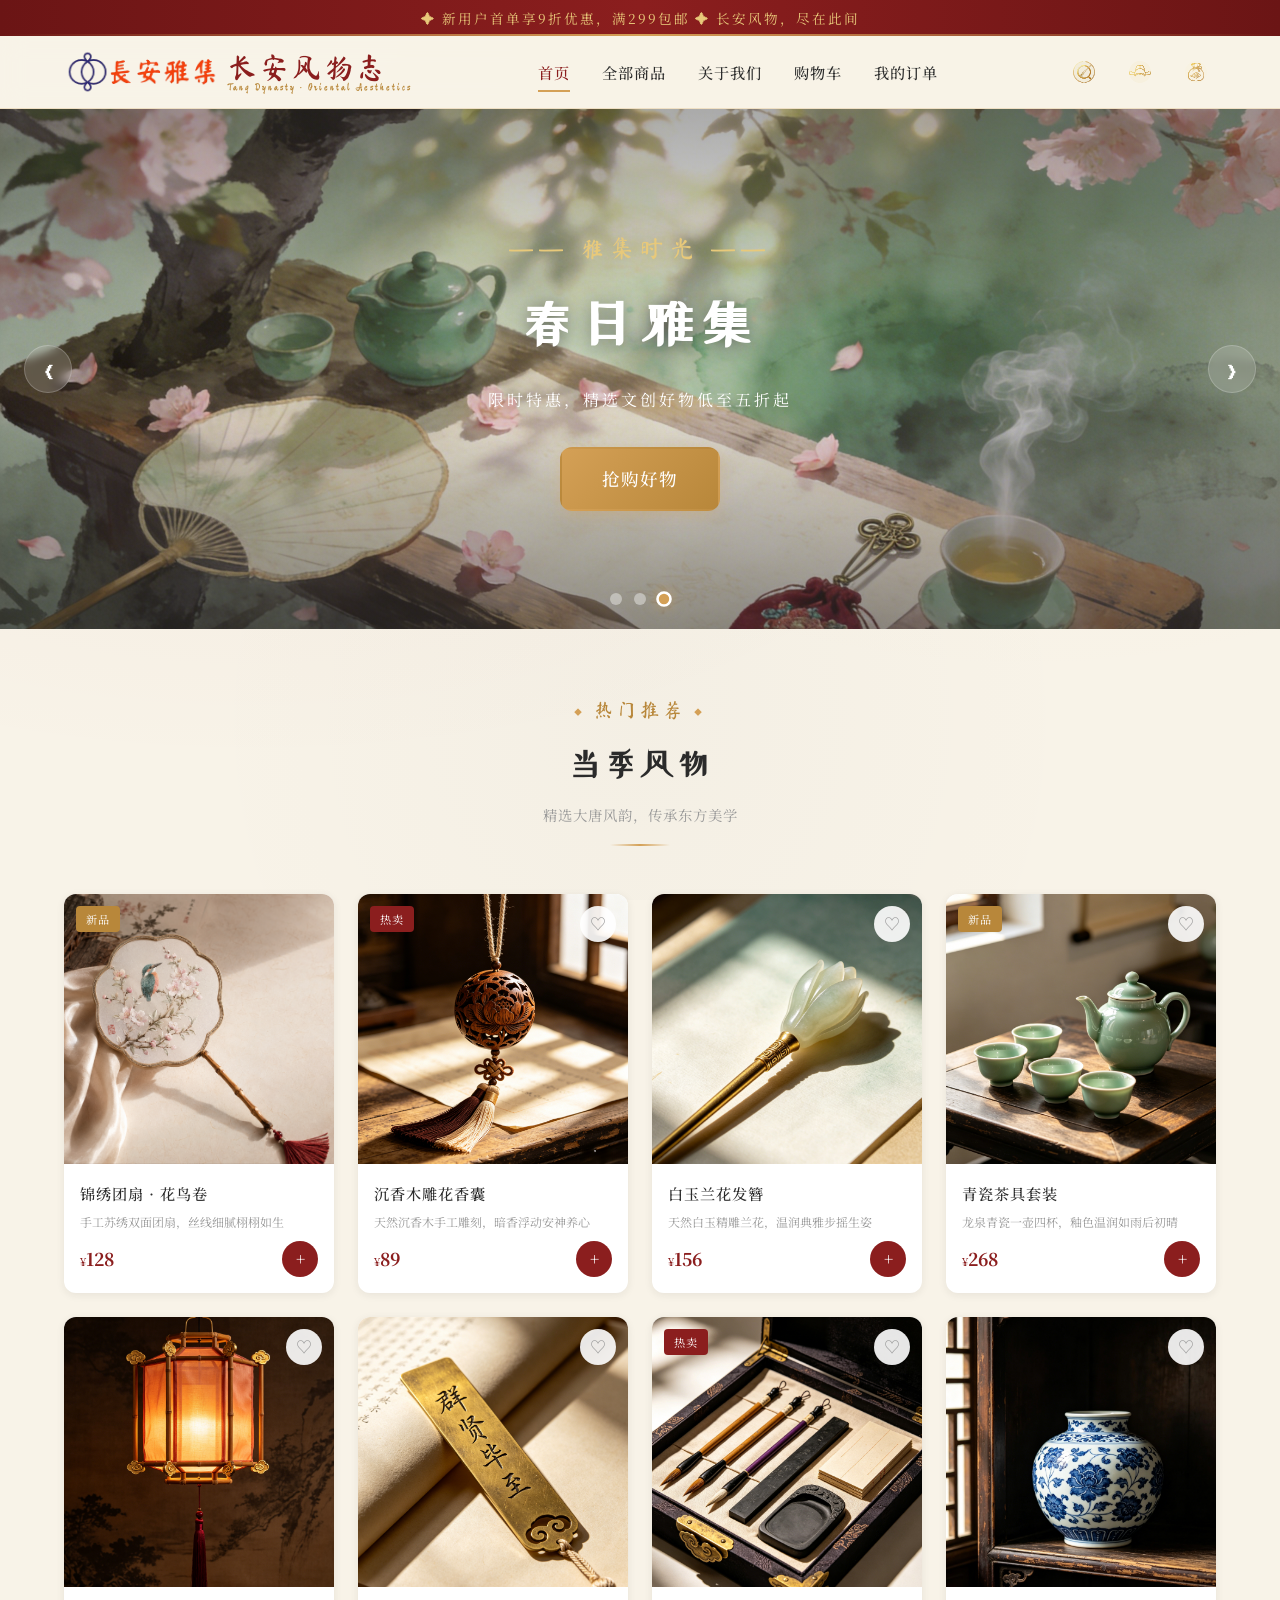
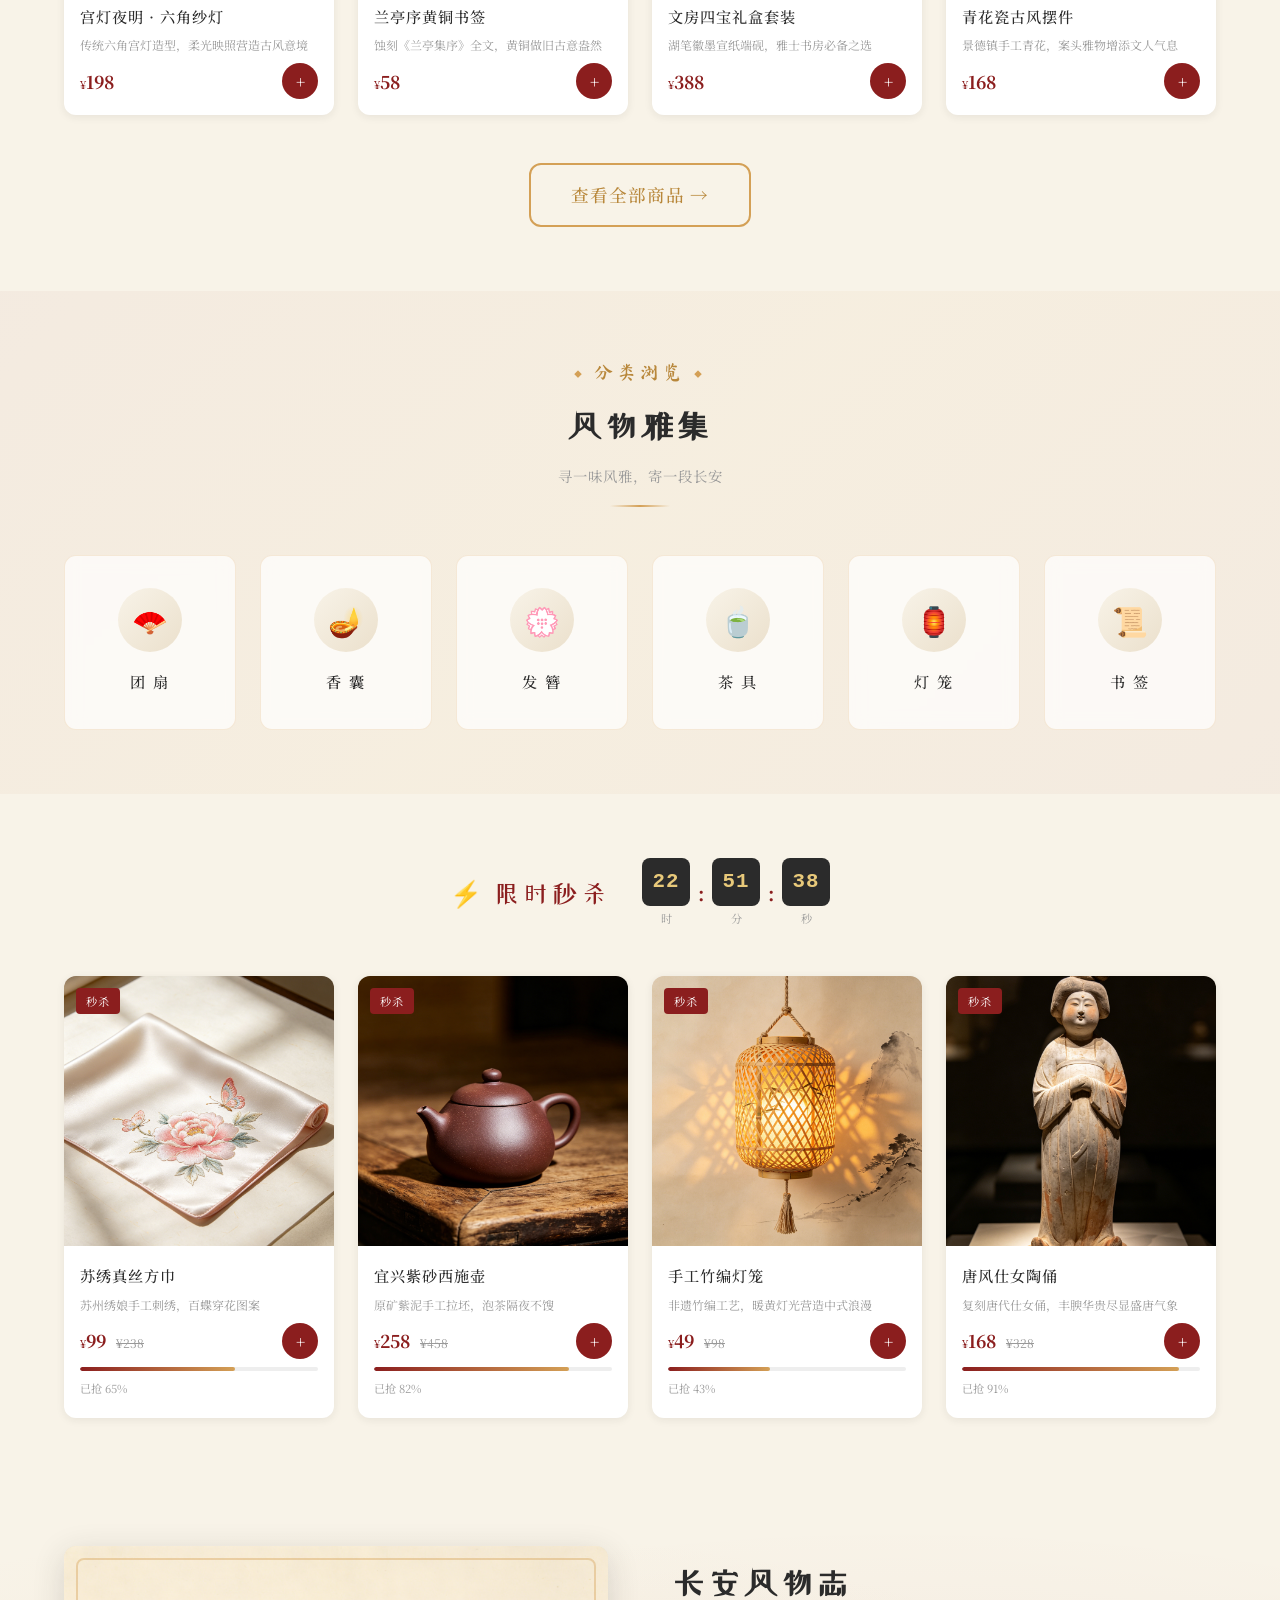
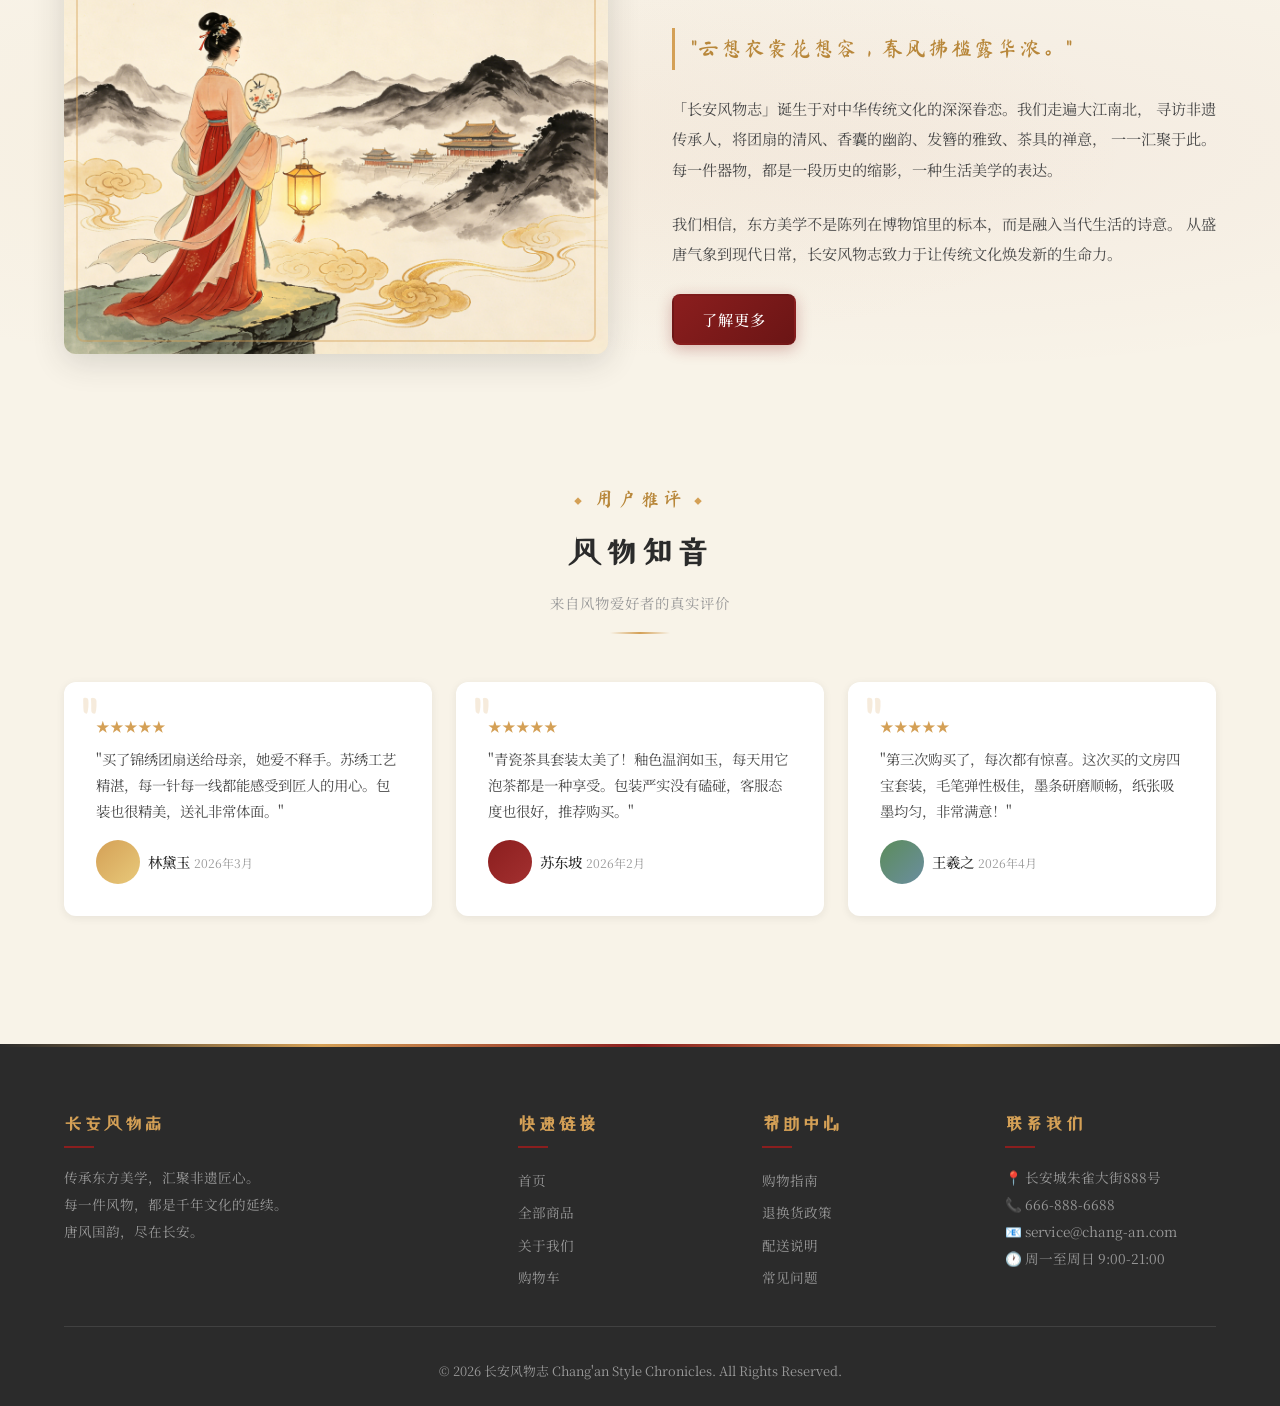
==== commit 8f18a825: "Change fallback icon for sachet category" ====
--- a/index.html
+++ b/index.html
@@ -310,7 +310,7 @@
           </a>
           <a href="pages/products.html?category=sachet" class="category-card">
             <div class="cate-icon">
-              <img src="images/icons/sachet.svg" alt="香囊" style="width:36px;height:36px;" onerror="this.parentElement.innerHTML='🏮'">
+              <img src="images/icons/sachet.svg" alt="香囊" style="width:36px;height:36px;" onerror="this.parentElement.innerHTML='🪔'">
             </div>
             <span class="cate-name">香 囊</span>
           </a>
